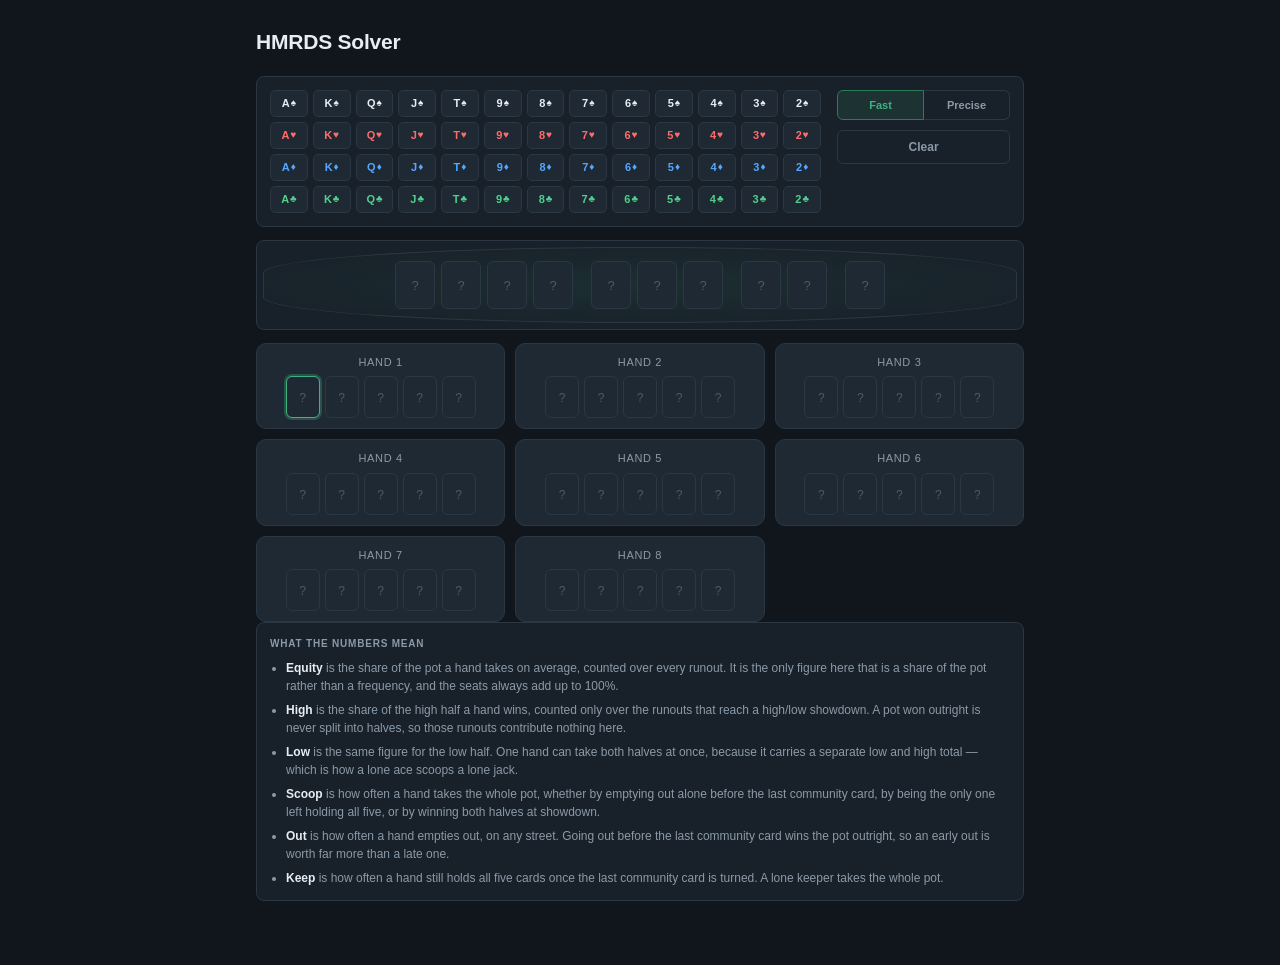
==== Hemorrhoids/web/static/index.html @ 2e8a7813 "List a pair as two cards, and put the speed control back A finished hand was read off the rank mask," ====
<!DOCTYPE html>
<html lang="en">
<head>
<meta charset="utf-8">
<meta name="viewport" content="width=device-width, initial-scale=1">
<title>HMRDS Solver</title>
<link rel="stylesheet" href="style.css">
</head>
<body>
<main>
  <header>
    <h1>HMRDS Solver</h1>
  </header>

  <section class="panel deck-panel">
    <div id="deck" class="deck"></div>
    <div class="side">
      <div id="speed" class="speed" role="group" aria-label="Solver speed">
        <button type="button" class="seg on" data-speed="fast">Fast</button>
        <button type="button" class="seg" data-speed="precise">Precise</button>
      </div>
      <button id="clear" type="button" class="ghost">Clear</button>
      <!-- Holds the column at the width of the longest line it can ever show,
           so a shorter status never resizes the deck beside it. -->
      <span class="status-sizer" aria-hidden="true">250,000 simulations in 10.123 seconds</span>
      <p id="status" class="status"></p>
    </div>
  </section>

  <section class="panel board-panel">
    <div class="felt"></div>
    <div id="board" class="board"></div>
  </section>

  <section id="players" class="players"></section>

  <section class="panel glossary">
    <h2>What the numbers mean</h2>
    <ul>
      <li><b>Equity</b> is the share of the pot a hand takes on average, counted
        over every runout. It is the only figure here that is a share of the pot
        rather than a frequency, and the seats always add up to 100%.</li>
      <li><b>High</b> is the share of the high half a hand wins, counted only
        over the runouts that reach a high/low showdown. A pot won outright is
        never split into halves, so those runouts contribute nothing here.</li>
      <li><b>Low</b> is the same figure for the low half. One hand can take both
        halves at once, because it carries a separate low and high total &mdash;
        which is how a lone ace scoops a lone jack.</li>
      <li><b>Scoop</b> is how often a hand takes the whole pot, whether by
        emptying out alone before the last community card, by being the only one
        left holding all five, or by winning both halves at showdown.</li>
      <li><b>Out</b> is how often a hand empties out, on any street. Going out
        before the last community card wins the pot outright, so an early out is
        worth far more than a late one.</li>
      <li><b>Keep</b> is how often a hand still holds all five cards once the
        last community card is turned. A lone keeper takes the whole pot.</li>
    </ul>
  </section>
</main>
<script src="app.js"></script>
</body>
</html>
---- Hemorrhoids/web/static/style.css ----
:root {
  --bg: #10161c;
  --panel: #182029;
  --panel-2: #1f2933;
  --line: #2b3742;
  --text: #e6edf3;
  --muted: #8b9aa8;
  --accent: #3fb27f;
  --accent-dim: #2c7a58;
  --bad: #e05252;
  --spade: #e6edf3;
  --heart: #ff6b6b;
  --diamond: #57a6ff;
  --club: #4fd18b;
  --font: Helvetica, "Helvetica Neue", Arial, sans-serif;
}

* { box-sizing: border-box; }

body {
  margin: 0;
  padding: 26px 16px 51px;
  background: var(--bg);
  color: var(--text);
  font: 12px/1.5 var(--font);
}

main { max-width: 768px; margin: 0 auto; }

header { margin-bottom: 18px; }
h1 { margin: 0; font-size: 21px; letter-spacing: -0.01em; }

.panel {
  background: var(--panel);
  border: 1px solid var(--line);
  border-radius: 8px;
  padding: 13px;
  margin-bottom: 13px;
}

/* Card slots. Hand sized here; the board overrides just below. */
.card {
  width: 34px; height: 42px;
  background: var(--panel-2);
  border: 1px solid var(--line);
  border-radius: 6px;
  color: var(--text);
  font: 600 14px/1 var(--font);
  text-align: center;
  padding: 0;
  cursor: pointer;
  caret-color: transparent;
}
.card::placeholder { color: #4b5a68; font-weight: 400; font-size: 12px; }
.card:focus { outline: none; }
/* The slot the next deck click deals into. */
.card.active { border-color: var(--accent); box-shadow: 0 0 0 2px rgba(63, 178, 127, 0.3); }
.card.invalid { border-color: var(--bad); box-shadow: 0 0 0 2px rgba(224, 82, 82, 0.2); }
/* The board has matched this rank, so the card is lying face up. */
.card.discarded { opacity: 0.4; text-decoration: line-through; border-style: dashed; }
.card.suit-s { color: var(--spade); }
.card.suit-h { color: var(--heart); }
.card.suit-d { color: var(--diamond); }
.card.suit-c { color: var(--club); }

/* The board, with the four streets standing off from one another */
.board-panel { position: relative; display: flex; justify-content: center; padding: 20px 13px; }
.felt {
  position: absolute; inset: 6px;
  border-radius: 50% / 34%;
  border: 1px solid var(--line);
  background: radial-gradient(ellipse at center, rgba(63, 178, 127, 0.10), rgba(63, 178, 127, 0.02) 72%, transparent);
}
.board {
  position: relative;
  display: flex; gap: 6px;
  flex-wrap: wrap; justify-content: center;
}
.board .card { width: 40px; height: 48px; font-size: 16px; }
.board .card::placeholder { font-size: 13px; }
.slot { display: flex; }
.board .slot.street { margin-left: 12px; }

/* Seats. Five cards plus a discard note will not fit a ring, so they lay out
   as a grid that reflows on its own. */
.players {
  display: grid;
  grid-template-columns: repeat(auto-fit, minmax(205px, 1fr));
  gap: 10px;
}
.player {
  display: flex;
  flex-direction: column;
  align-items: center;
  gap: 6px;
  padding: 10px 8px;
  border-radius: 10px;
  border: 1px solid var(--line);
  background: var(--panel-2);
  min-width: 0;
}
.player.leader { border-color: var(--accent-dim); background: rgba(63, 178, 127, 0.07); }
.seat { color: var(--muted); font-size: 11px; text-transform: uppercase; letter-spacing: 0.06em; }
.holecards { display: flex; gap: 5px; }
.note { color: var(--muted); font-size: 10px; }
.note:empty { display: none; }

.result { width: 100%; text-align: center; }
.result.empty { display: none; }
.equity-pct { font-size: 18px; font-weight: 600; font-variant-numeric: tabular-nums; }
/* One line each, so a seat never grows into the one beside it. */
.breakdown {
  color: var(--muted); font-size: 11px; font-variant-numeric: tabular-nums;
  white-space: nowrap; overflow: hidden; text-overflow: ellipsis;
}
.bar { height: 5px; border-radius: 3px; background: var(--panel); margin: 5px 0 4px; overflow: hidden; }
.bar > span { display: block; height: 100%; background: var(--accent); border-radius: 3px; }

/* Deck */
.deck-panel { display: flex; align-items: flex-start; gap: 16px; }
.side { flex: 0 0 auto; display: flex; flex-direction: column; gap: 10px; }
.status-sizer {
  display: block; height: 0; overflow: hidden; visibility: hidden;
  white-space: nowrap; font-size: 10px;
}
.deck {
  flex: 1 1 auto;
  display: grid;
  grid-template-columns: repeat(13, minmax(0, 1fr));
  gap: 5px;
  max-width: 624px;
}
.deck-card {
  display: flex; align-items: center; justify-content: center; gap: 1px;
  background: var(--panel-2);
  border: 1px solid var(--line);
  border-radius: 5px;
  color: var(--text);
  font: 600 11px/1 var(--font);
  padding: 7px 0;
  cursor: pointer;
}
.deck-card:hover { background: #26323d; border-color: var(--accent); }
.deck-card.used { opacity: 0.28; }
.deck-card.suit-s { color: var(--spade); }
.deck-card.suit-h { color: var(--heart); }
.deck-card.suit-d { color: var(--diamond); }
.deck-card.suit-c { color: var(--club); }
.pip { font-size: 10px; }

/* Controls */
button {
  background: var(--accent); color: #06110b; border: 0; border-radius: 6px;
  padding: 9px 18px; font-size: 12px; font-weight: 600; cursor: pointer;
  font-family: var(--font);
}
button:hover { background: #4ac68e; }
button.ghost { background: transparent; color: var(--muted); border: 1px solid var(--line); }
button.ghost:hover { background: var(--panel-2); color: var(--text); }

/* Two halves of one control, so they read as a pair rather than two buttons
   that happen to sit together. */
.speed { display: flex; }
.seg {
  flex: 1 1 0;
  background: transparent; color: var(--muted);
  border: 1px solid var(--line);
  border-radius: 0;
  padding: 8px 12px; font-size: 11px; font-weight: 600;
}
.seg:first-child { border-radius: 6px 0 0 6px; }
.seg:last-child { border-radius: 0 6px 6px 0; border-left: 0; }
.seg:hover { background: var(--panel-2); color: var(--text); }
.seg.on {
  background: rgba(63, 178, 127, 0.12);
  border-color: var(--accent-dim);
  color: var(--accent);
}

.status { margin: 0; color: var(--muted); font-size: 10px; min-height: 16px; }
.status.error { color: var(--bad); }

.glossary h2 {
  margin: 0 0 8px; font-size: 10px; font-weight: 600;
  text-transform: uppercase; letter-spacing: 0.08em; color: var(--muted);
}
.glossary ul { margin: 0; padding-left: 16px; }
.glossary li { color: var(--muted); margin-bottom: 6px; max-width: 62em; }
.glossary li:last-child { margin-bottom: 0; }
.glossary b { color: var(--text); font-weight: 600; }

@media (max-width: 940px) {
  .deck-panel { flex-direction: column; }
  /* Column flex, so flex-grow works on the vertical axis: the deck has to be
     told to fill the width outright. */
  .deck { max-width: none; width: 100%; }
  .side { flex-direction: row; align-items: center; width: 100%; }
  .speed { flex: 0 0 auto; }
  .seg { flex: 0 0 auto; }
  .status-sizer { display: none; }
}

@media (max-width: 620px) {
  .deck { gap: 4px; }
  .deck-card { font-size: 10px; padding: 6px 0; }
  .pip { font-size: 9px; }
  .board .card { width: 34px; height: 42px; font-size: 14px; }
  .board .slot.street { margin-left: 8px; }
}
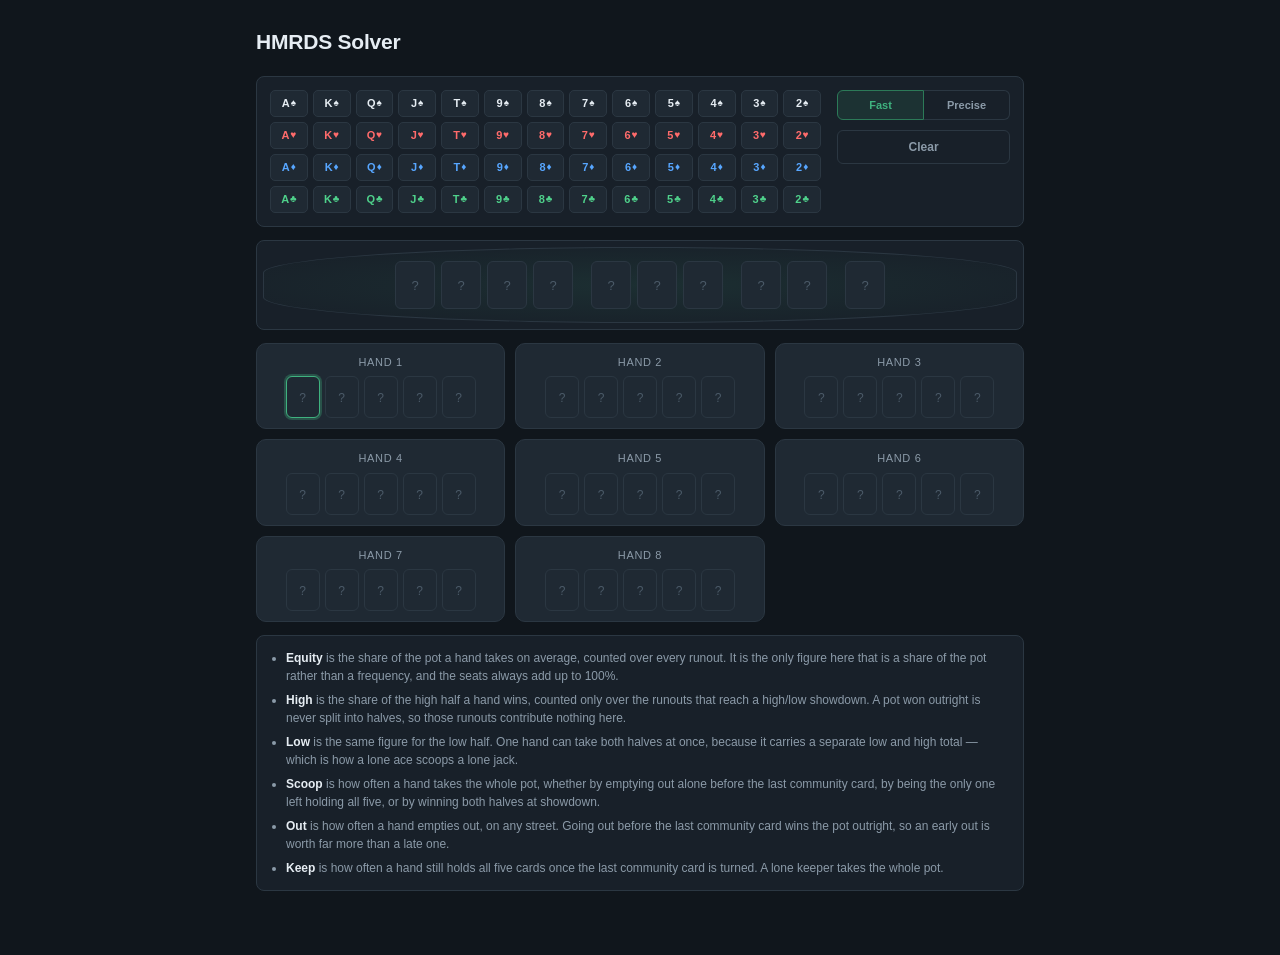
==== commit 2a8aea3c: "Let Fast walk the cheap tables, and let the legend breathe Fast asked for monte-carlo outright, so a" ====
--- a/Hemorrhoids/web/static/index.html
+++ b/Hemorrhoids/web/static/index.html
@@ -1,62 +1,61 @@
-<!DOCTYPE html>
-<html lang="en">
-<head>
-<meta charset="utf-8">
-<meta name="viewport" content="width=device-width, initial-scale=1">
-<title>HMRDS Solver</title>
-<link rel="stylesheet" href="style.css">
-</head>
-<body>
-<main>
-  <header>
-    <h1>HMRDS Solver</h1>
-  </header>
-
-  <section class="panel deck-panel">
-    <div id="deck" class="deck"></div>
-    <div class="side">
-      <div id="speed" class="speed" role="group" aria-label="Solver speed">
-        <button type="button" class="seg on" data-speed="fast">Fast</button>
-        <button type="button" class="seg" data-speed="precise">Precise</button>
-      </div>
-      <button id="clear" type="button" class="ghost">Clear</button>
-      <!-- Holds the column at the width of the longest line it can ever show,
-           so a shorter status never resizes the deck beside it. -->
-      <span class="status-sizer" aria-hidden="true">250,000 simulations in 10.123 seconds</span>
-      <p id="status" class="status"></p>
-    </div>
-  </section>
-
-  <section class="panel board-panel">
-    <div class="felt"></div>
-    <div id="board" class="board"></div>
-  </section>
-
-  <section id="players" class="players"></section>
-
-  <section class="panel glossary">
-    <h2>What the numbers mean</h2>
-    <ul>
-      <li><b>Equity</b> is the share of the pot a hand takes on average, counted
-        over every runout. It is the only figure here that is a share of the pot
-        rather than a frequency, and the seats always add up to 100%.</li>
-      <li><b>High</b> is the share of the high half a hand wins, counted only
-        over the runouts that reach a high/low showdown. A pot won outright is
-        never split into halves, so those runouts contribute nothing here.</li>
-      <li><b>Low</b> is the same figure for the low half. One hand can take both
-        halves at once, because it carries a separate low and high total &mdash;
-        which is how a lone ace scoops a lone jack.</li>
-      <li><b>Scoop</b> is how often a hand takes the whole pot, whether by
-        emptying out alone before the last community card, by being the only one
-        left holding all five, or by winning both halves at showdown.</li>
-      <li><b>Out</b> is how often a hand empties out, on any street. Going out
-        before the last community card wins the pot outright, so an early out is
-        worth far more than a late one.</li>
-      <li><b>Keep</b> is how often a hand still holds all five cards once the
-        last community card is turned. A lone keeper takes the whole pot.</li>
-    </ul>
-  </section>
-</main>
-<script src="app.js"></script>
-</body>
-</html>
+<!DOCTYPE html>
+<html lang="en">
+<head>
+<meta charset="utf-8">
+<meta name="viewport" content="width=device-width, initial-scale=1">
+<title>HMRDS Solver</title>
+<link rel="stylesheet" href="style.css">
+</head>
+<body>
+<main>
+  <header>
+    <h1>HMRDS Solver</h1>
+  </header>
+
+  <section class="panel deck-panel">
+    <div id="deck" class="deck"></div>
+    <div class="side">
+      <div id="speed" class="speed" role="group" aria-label="Solver speed">
+        <button type="button" class="seg on" data-speed="fast">Fast</button>
+        <button type="button" class="seg" data-speed="precise">Precise</button>
+      </div>
+      <button id="clear" type="button" class="ghost">Clear</button>
+      <!-- Holds the column at the width of the longest line it can ever show,
+           so a shorter status never resizes the deck beside it. -->
+      <span class="status-sizer" aria-hidden="true">250,000 simulations in 10.123 seconds</span>
+      <p id="status" class="status"></p>
+    </div>
+  </section>
+
+  <section class="panel board-panel">
+    <div class="felt"></div>
+    <div id="board" class="board"></div>
+  </section>
+
+  <section id="players" class="players"></section>
+
+  <section class="panel glossary">
+    <ul>
+      <li><b>Equity</b> is the share of the pot a hand takes on average, counted
+        over every runout. It is the only figure here that is a share of the pot
+        rather than a frequency, and the seats always add up to 100%.</li>
+      <li><b>High</b> is the share of the high half a hand wins, counted only
+        over the runouts that reach a high/low showdown. A pot won outright is
+        never split into halves, so those runouts contribute nothing here.</li>
+      <li><b>Low</b> is the same figure for the low half. One hand can take both
+        halves at once, because it carries a separate low and high total &mdash;
+        which is how a lone ace scoops a lone jack.</li>
+      <li><b>Scoop</b> is how often a hand takes the whole pot, whether by
+        emptying out alone before the last community card, by being the only one
+        left holding all five, or by winning both halves at showdown.</li>
+      <li><b>Out</b> is how often a hand empties out, on any street. Going out
+        before the last community card wins the pot outright, so an early out is
+        worth far more than a late one.</li>
+      <li><b>Keep</b> is how often a hand still holds all five cards once the
+        last community card is turned. A lone keeper takes the whole pot.</li>
+    </ul>
+  </section>
+</main>
+<script src="app.js"></script>
+</body>
+</html>
--- a/Hemorrhoids/web/static/style.css
+++ b/Hemorrhoids/web/static/style.css
@@ -180,10 +180,10 @@
 .status { margin: 0; color: var(--muted); font-size: 10px; min-height: 16px; }
 .status.error { color: var(--bad); }
 
-.glossary h2 {
-  margin: 0 0 8px; font-size: 10px; font-weight: 600;
-  text-transform: uppercase; letter-spacing: 0.08em; color: var(--muted);
-}
+/* The seats are a bare grid rather than a panel, so they carry no margin of
+   their own; this is what sets the legend the same distance off them as the
+   panels above are set off each other. */
+.glossary { margin-top: 13px; }
 .glossary ul { margin: 0; padding-left: 16px; }
 .glossary li { color: var(--muted); margin-bottom: 6px; max-width: 62em; }
 .glossary li:last-child { margin-bottom: 0; }
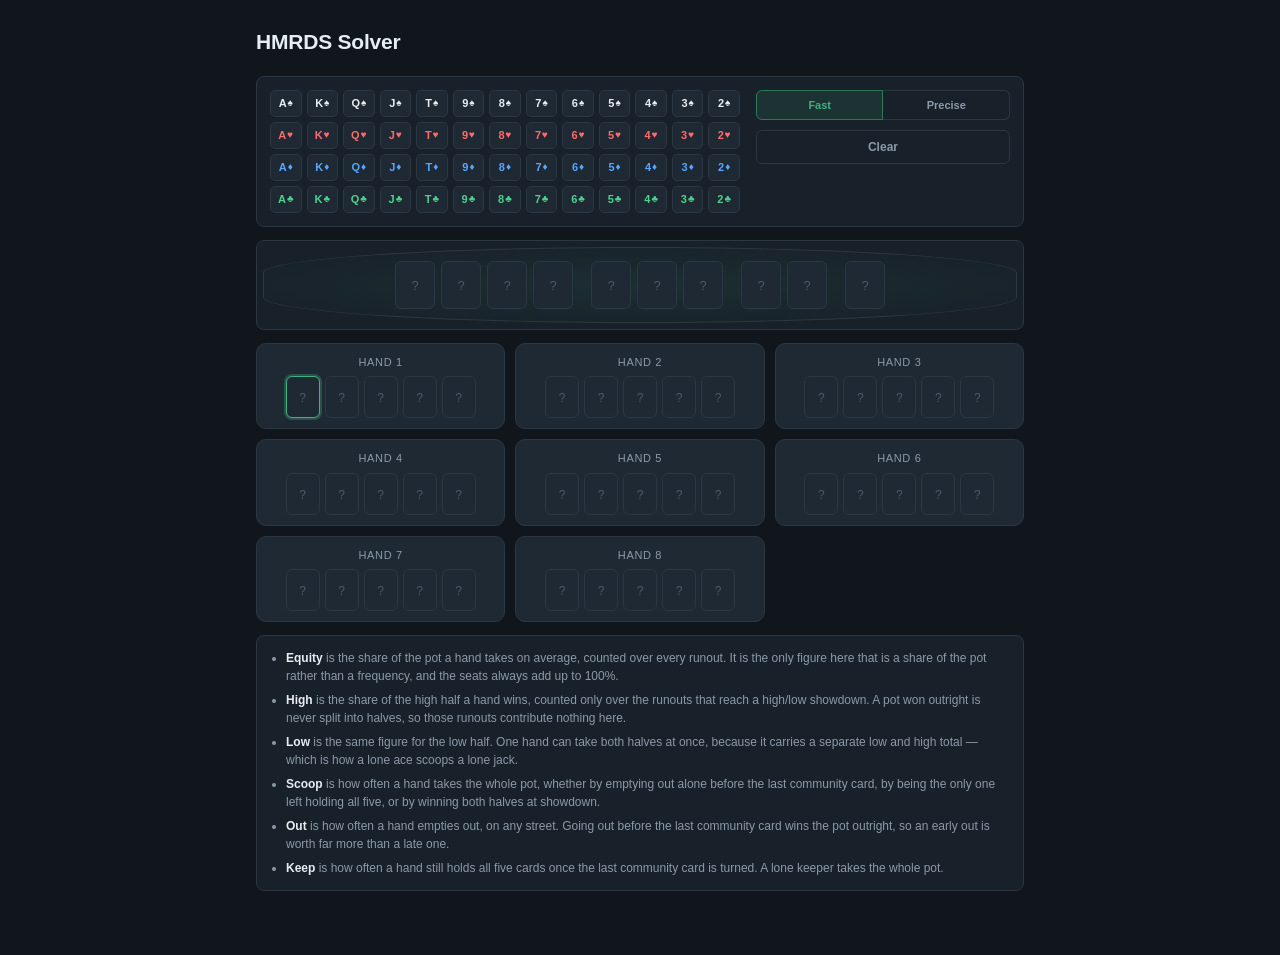
==== commit baf738c2: "Sample four times as hard when Precise cannot walk The exact walk cannot deal cards nobody has named" ====
--- a/Hemorrhoids/web/static/index.html
+++ b/Hemorrhoids/web/static/index.html
@@ -22,7 +22,7 @@
       <button id="clear" type="button" class="ghost">Clear</button>
       <!-- Holds the column at the width of the longest line it can ever show,
            so a shorter status never resizes the deck beside it. -->
-      <span class="status-sizer" aria-hidden="true">250,000 simulations in 10.123 seconds</span>
+      <span class="status-sizer" aria-hidden="true">unknown cards, 1,000,000 simulations in 10.123 seconds</span>
       <p id="status" class="status"></p>
     </div>
   </section>
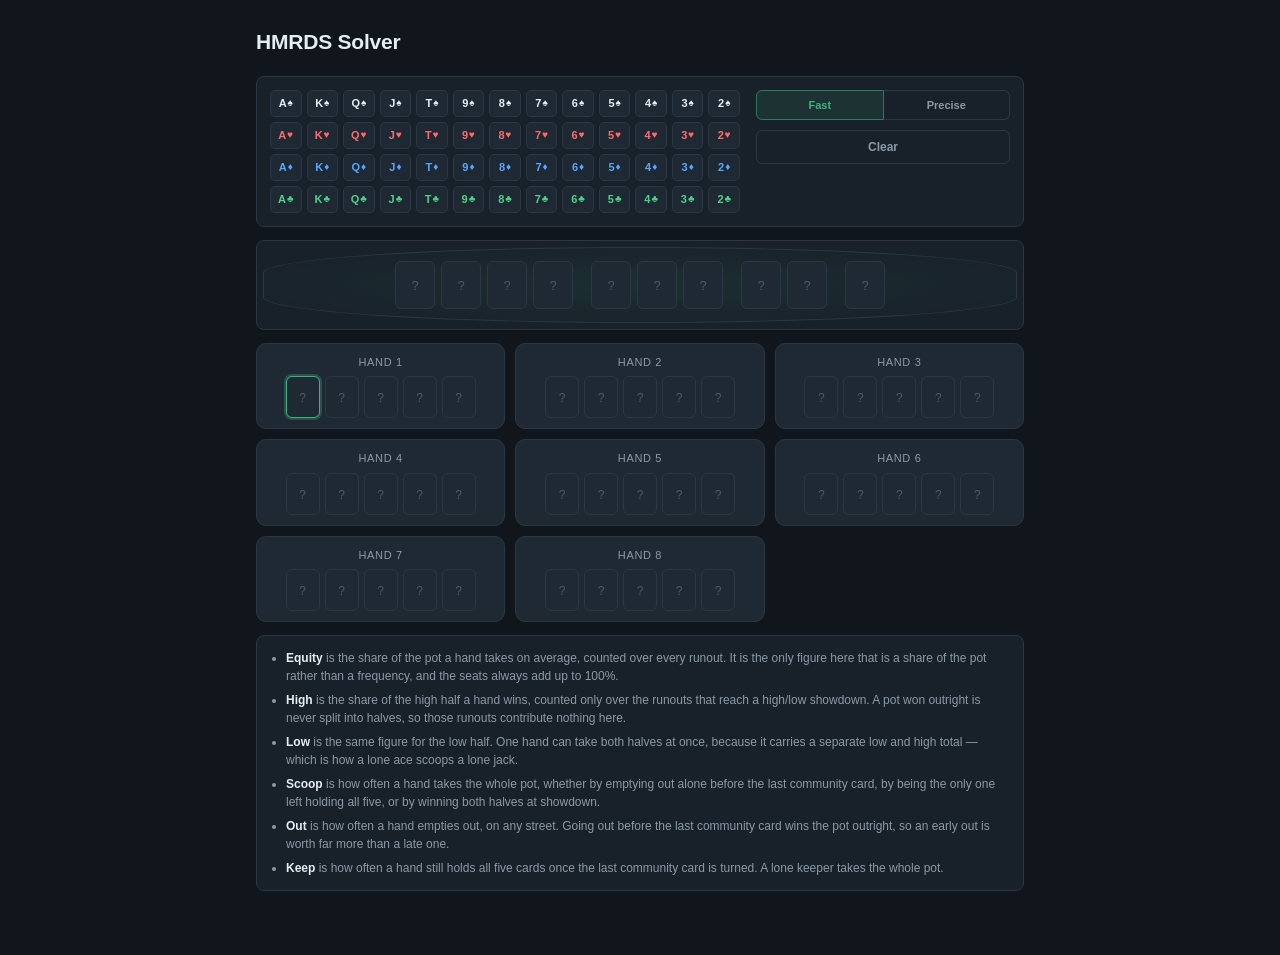
==== commit 79d5c455: "Pin the deck and the column beside it The status line set the width of the column it sat in, and the" ====
--- a/Hemorrhoids/web/static/index.html
+++ b/Hemorrhoids/web/static/index.html
@@ -20,9 +20,6 @@
         <button type="button" class="seg" data-speed="precise">Precise</button>
       </div>
       <button id="clear" type="button" class="ghost">Clear</button>
-      <!-- Holds the column at the width of the longest line it can ever show,
-           so a shorter status never resizes the deck beside it. -->
-      <span class="status-sizer" aria-hidden="true">unknown cards, 1,000,000 simulations in 10.123 seconds</span>
       <p id="status" class="status"></p>
     </div>
   </section>
--- a/Hemorrhoids/web/static/style.css
+++ b/Hemorrhoids/web/static/style.css
@@ -118,17 +118,18 @@
 
 /* Deck */
 .deck-panel { display: flex; align-items: flex-start; gap: 16px; }
-.side { flex: 0 0 auto; display: flex; flex-direction: column; gap: 10px; }
-.status-sizer {
-  display: block; height: 0; overflow: hidden; visibility: hidden;
-  white-space: nowrap; font-size: 10px;
-}
+
+/* 470 + 16 + 254 is the panel's inner width. Both columns are pinned, so a
+   longer status line wraps inside its own column instead of widening it and
+   shuffling the deck along -- `flex: none` rather than a basis, because the
+   panel turns into a column below and a basis would set heights there. */
+.side { flex: none; width: 254px; display: flex; flex-direction: column; gap: 10px; }
 .deck {
-  flex: 1 1 auto;
+  flex: none;
+  width: 470px;
   display: grid;
   grid-template-columns: repeat(13, minmax(0, 1fr));
   gap: 5px;
-  max-width: 624px;
 }
 .deck-card {
   display: flex; align-items: center; justify-content: center; gap: 1px;
@@ -193,11 +194,10 @@
   .deck-panel { flex-direction: column; }
   /* Column flex, so flex-grow works on the vertical axis: the deck has to be
      told to fill the width outright. */
-  .deck { max-width: none; width: 100%; }
+  .deck { width: 100%; }
   .side { flex-direction: row; align-items: center; width: 100%; }
   .speed { flex: 0 0 auto; }
   .seg { flex: 0 0 auto; }
-  .status-sizer { display: none; }
 }
 
 @media (max-width: 620px) {
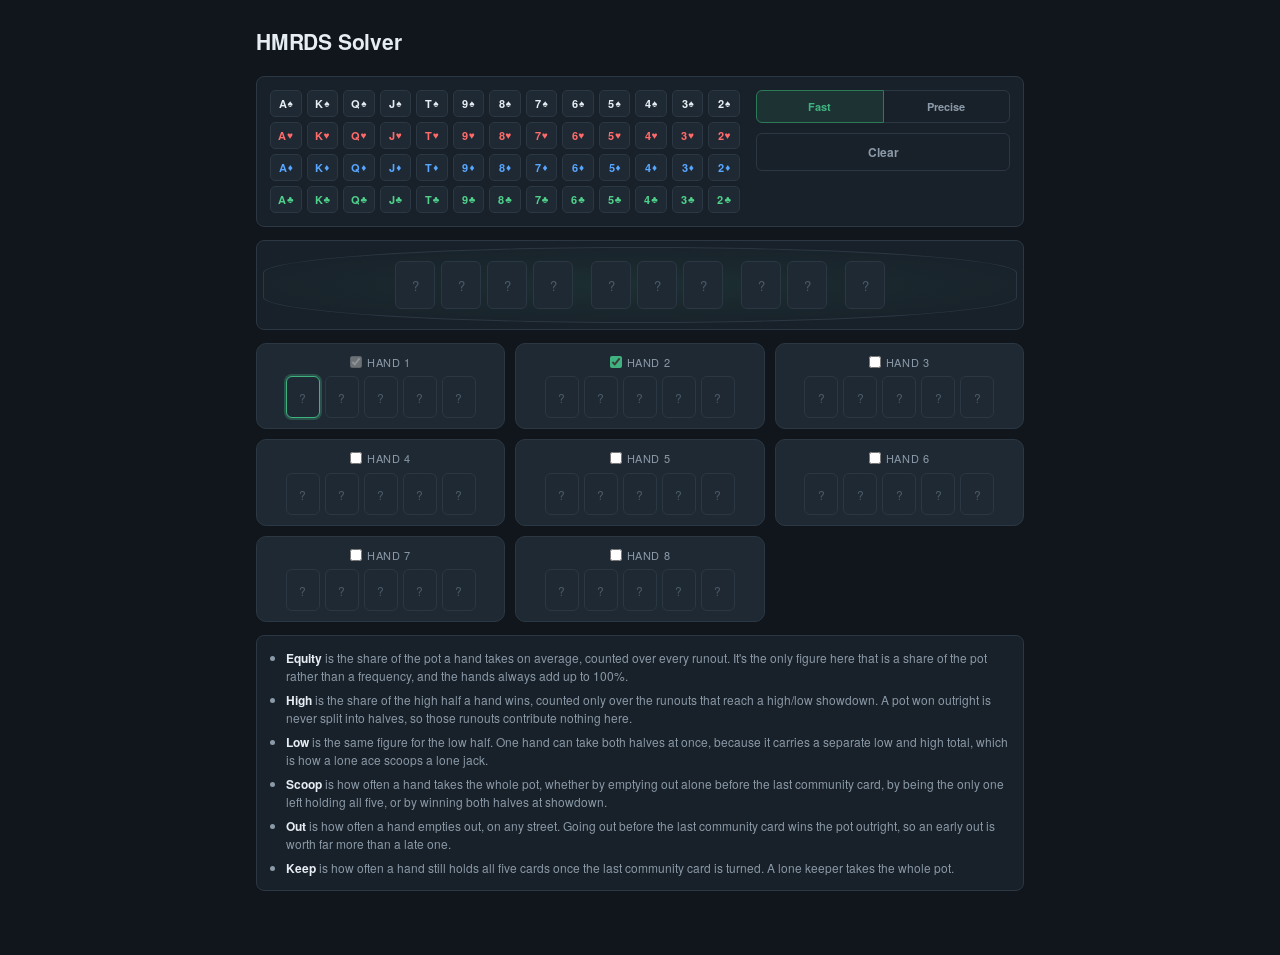
==== commit 266d8c3b: "Ship the typeface rather than asking for it Naming Helvetica in a font stack does nothing on a machi" ====
--- a/Hemorrhoids/web/static/index.html
+++ b/Hemorrhoids/web/static/index.html
@@ -4,6 +4,7 @@
 <meta charset="utf-8">
 <meta name="viewport" content="width=device-width, initial-scale=1">
 <title>HMRDS Solver</title>
+<link rel="icon" href="favicon.svg" type="image/svg+xml">
 <link rel="stylesheet" href="style.css">
 </head>
 <body>
@@ -34,13 +35,13 @@
   <section class="panel glossary">
     <ul>
       <li><b>Equity</b> is the share of the pot a hand takes on average, counted
-        over every runout. It is the only figure here that is a share of the pot
-        rather than a frequency, and the seats always add up to 100%.</li>
+        over every runout. It's the only figure here that is a share of the pot
+        rather than a frequency, and the hands always add up to 100%.</li>
       <li><b>High</b> is the share of the high half a hand wins, counted only
         over the runouts that reach a high/low showdown. A pot won outright is
         never split into halves, so those runouts contribute nothing here.</li>
       <li><b>Low</b> is the same figure for the low half. One hand can take both
-        halves at once, because it carries a separate low and high total &mdash;
+        halves at once, because it carries a separate low and high total,
         which is how a lone ace scoops a lone jack.</li>
       <li><b>Scoop</b> is how often a hand takes the whole pot, whether by
         emptying out alone before the last community card, by being the only one
--- a/Hemorrhoids/web/static/style.css
+++ b/Hemorrhoids/web/static/style.css
@@ -1,3 +1,25 @@
+/* TeX Gyre Heros, a Helvetica built from URW's Nimbus Sans and released under
+   the GUST Font License (fonts/GUST-FONT-LICENSE.txt). Naming Helvetica in a
+   font stack is not enough: Windows does not ship it, so the stack fell through
+   to Arial, whose a, t, C and R are drawn differently. Shipping the font is the
+   only way the page looks the same on every machine. */
+@font-face {
+  font-family: "TeX Gyre Heros";
+  src: url("fonts/texgyreheros-regular.woff2") format("woff2");
+  font-weight: 400;
+  font-style: normal;
+  font-display: swap;
+}
+@font-face {
+  font-family: "TeX Gyre Heros";
+  src: url("fonts/texgyreheros-bold.woff2") format("woff2");
+  /* The page asks for 600 in places; spanning the range stops the browser
+     smearing a synthetic bold over the real one. */
+  font-weight: 600 700;
+  font-style: normal;
+  font-display: swap;
+}
+
 :root {
   --bg: #10161c;
   --panel: #182029;
@@ -12,7 +34,7 @@
   --heart: #ff6b6b;
   --diamond: #57a6ff;
   --club: #4fd18b;
-  --font: Helvetica, "Helvetica Neue", Arial, sans-serif;
+  --font: "TeX Gyre Heros", Helvetica, "Helvetica Neue", Arial, sans-serif;
 }
 
 * { box-sizing: border-box; }
@@ -100,7 +122,19 @@
   min-width: 0;
 }
 .player.leader { border-color: var(--accent-dim); background: rgba(63, 178, 127, 0.07); }
-.seat { color: var(--muted); font-size: 11px; text-transform: uppercase; letter-spacing: 0.06em; }
+.seat {
+  display: flex; align-items: center; gap: 5px;
+  color: var(--muted); font-size: 11px; text-transform: uppercase;
+  letter-spacing: 0.06em; cursor: pointer;
+}
+.seat input { width: 12px; height: 12px; margin: 0; accent-color: var(--accent); cursor: pointer; }
+/* Seat 1 is whoever is asking, so its box is fixed on rather than absent --
+   an empty gap there would read as a seat you had forgotten to check. */
+.seat input:disabled { cursor: default; opacity: 0.6; }
+
+/* Out of the pot. The header stays legible so it can be checked back in; only
+   what it is holding fades, since none of it counts. */
+.player.out .holecards, .player.out .note { opacity: 0.3; }
 .holecards { display: flex; gap: 5px; }
 .note { color: var(--muted); font-size: 10px; }
 .note:empty { display: none; }
@@ -170,12 +204,17 @@
   padding: 8px 12px; font-size: 11px; font-weight: 600;
 }
 .seg:first-child { border-radius: 6px 0 0 6px; }
-.seg:last-child { border-radius: 0 6px 6px 0; border-left: 0; }
+/* Overlapped by a pixel rather than one of them going without a left border:
+   that way whichever is lit draws the divider, instead of it vanishing when
+   the half that owned it was not the half selected. */
+.seg:last-child { border-radius: 0 6px 6px 0; margin-left: -1px; }
 .seg:hover { background: var(--panel-2); color: var(--text); }
 .seg.on {
   background: rgba(63, 178, 127, 0.12);
   border-color: var(--accent-dim);
   color: var(--accent);
+  position: relative;  /* over its neighbour, so its border is the one that shows */
+  z-index: 1;
 }
 
 .status { margin: 0; color: var(--muted); font-size: 10px; min-height: 16px; }
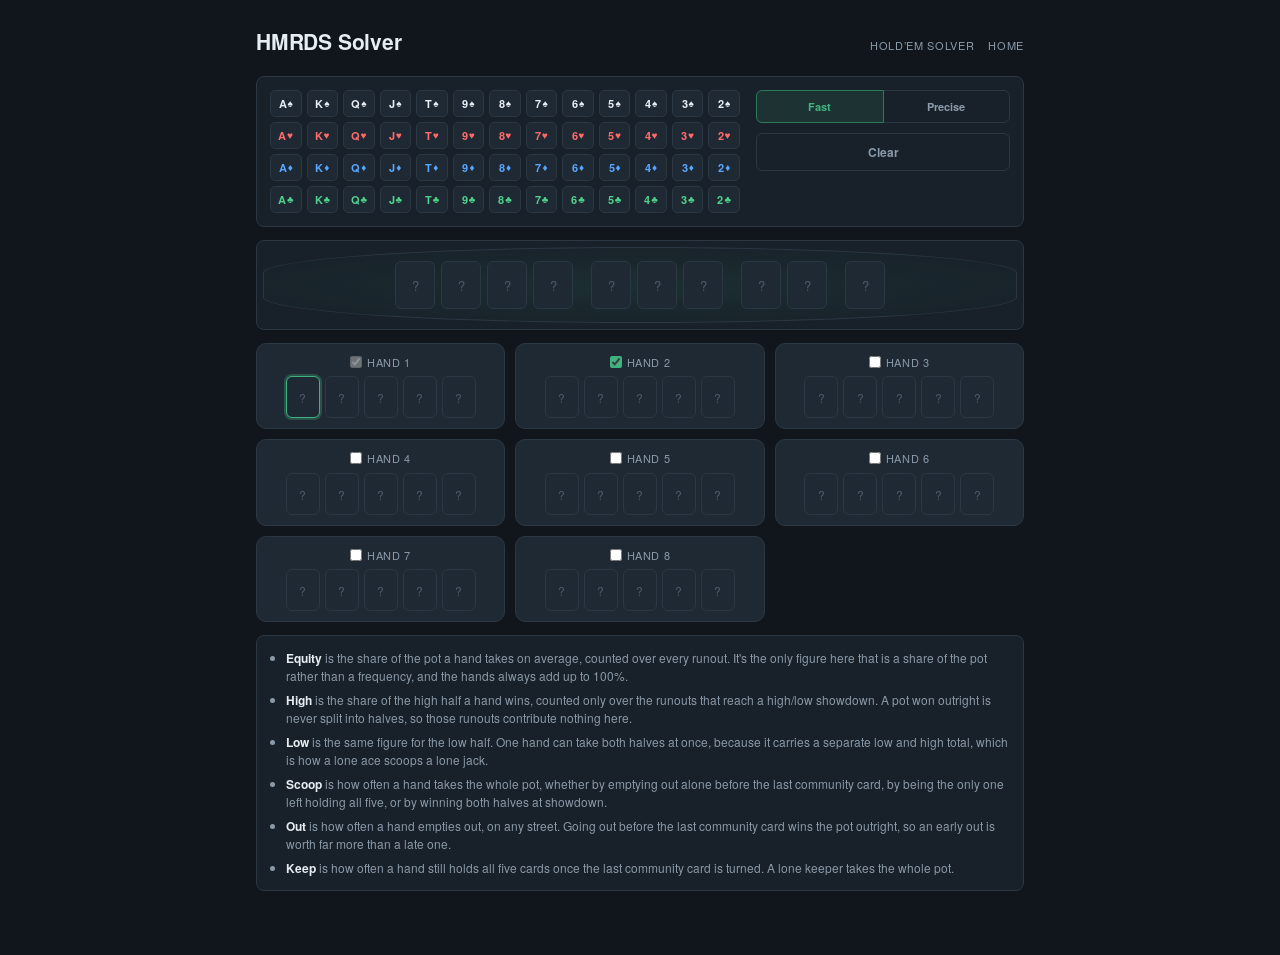
==== commit 0e2c5333: "Give Hold'em the same typeface, and a way between the two Hold'em was still asking for Helvetica and" ====
--- a/Hemorrhoids/web/static/index.html
+++ b/Hemorrhoids/web/static/index.html
@@ -11,6 +11,10 @@
 <main>
   <header>
     <h1>HMRDS Solver</h1>
+    <nav class="elsewhere">
+      <a href="/holdem/">Hold&rsquo;em solver</a>
+      <a href="/">Home</a>
+    </nav>
   </header>
 
   <section class="panel deck-panel">
--- a/Hemorrhoids/web/static/style.css
+++ b/Hemorrhoids/web/static/style.css
@@ -49,7 +49,20 @@
 
 main { max-width: 768px; margin: 0 auto; }
 
-header { margin-bottom: 18px; }
+header {
+  display: flex; align-items: baseline;
+  justify-content: space-between; gap: 16px;
+  margin-bottom: 18px;
+}
+/* The other solver and the way back, sitting out at the end of the title line
+   so they stay clear of the table below. */
+.elsewhere { display: flex; gap: 14px; flex-shrink: 0; }
+.elsewhere a {
+  color: var(--muted); font-size: 11px; text-decoration: none;
+  text-transform: uppercase; letter-spacing: 0.06em;
+}
+.elsewhere a:hover { color: var(--accent); }
+
 h1 { margin: 0; font-size: 21px; letter-spacing: -0.01em; }
 
 .panel {
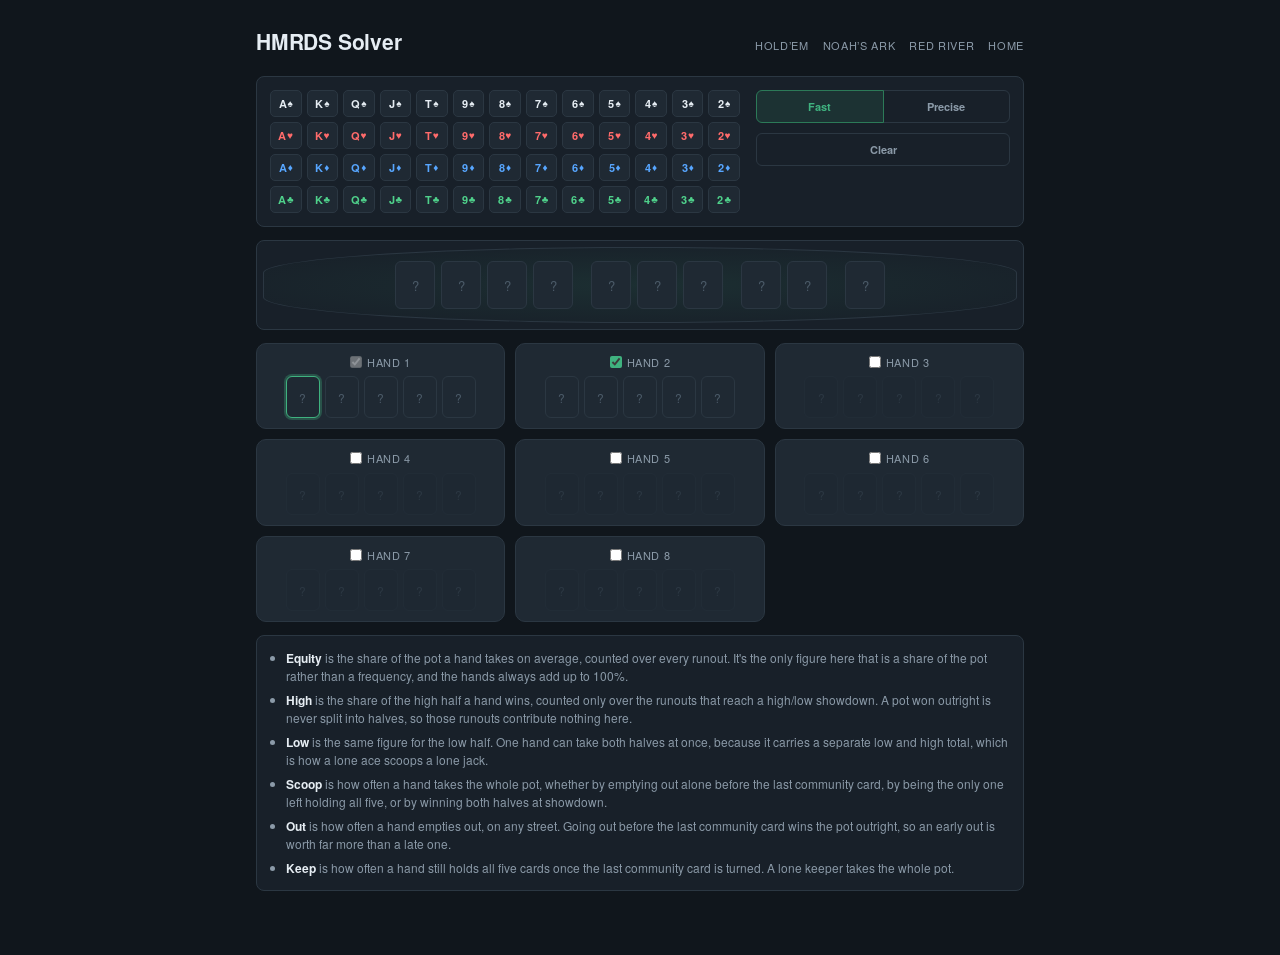
==== commit c49723c8: "Add Noah's Ark and Red River, and say what each hand becomes Two more variants, both Hold'em with a " ====
--- a/Hemorrhoids/web/static/index.html
+++ b/Hemorrhoids/web/static/index.html
@@ -12,7 +12,9 @@
   <header>
     <h1>HMRDS Solver</h1>
     <nav class="elsewhere">
-      <a href="/holdem/">Hold&rsquo;em solver</a>
+      <a href="/holdem/">Hold&rsquo;em</a>
+      <a href="/noah/">Noah&rsquo;s Ark</a>
+      <a href="/redriver/">Red River</a>
       <a href="/">Home</a>
     </nav>
   </header>
--- a/Hemorrhoids/web/static/style.css
+++ b/Hemorrhoids/web/static/style.css
@@ -56,7 +56,8 @@
 }
 /* The other solver and the way back, sitting out at the end of the title line
    so they stay clear of the table below. */
-.elsewhere { display: flex; gap: 14px; flex-shrink: 0; }
+.elsewhere { display: flex; flex-wrap: wrap; gap: 10px 14px;
+  justify-content: flex-end; }
 .elsewhere a {
   color: var(--muted); font-size: 11px; text-decoration: none;
   text-transform: uppercase; letter-spacing: 0.06em;
@@ -222,6 +223,10 @@
    the half that owned it was not the half selected. */
 .seg:last-child { border-radius: 0 6px 6px 0; margin-left: -1px; }
 .seg:hover { background: var(--panel-2); color: var(--text); }
+/* Clear sits directly under the pair, so it is built to the same metrics --
+   otherwise the two controls stack at different heights and the column looks
+   assembled from spare parts. */
+#clear { padding: 8px 12px; font-size: 11px; }
 .seg.on {
   background: rgba(63, 178, 127, 0.12);
   border-color: var(--accent-dim);
@@ -259,3 +264,35 @@
   .board .card { width: 34px; height: 42px; font-size: 14px; }
   .board .slot.street { margin-left: 8px; }
 }
+
+/* Phone width. A seat holds five cards, so at the sizes above only one column
+   of them fits and the table runs on for eight screens. Everything the seat is
+   built from comes down together -- cards, gaps, padding -- until two columns
+   fit side by side, which is what the grid is asked for here. */
+@media (max-width: 620px) {
+  .players { grid-template-columns: repeat(auto-fit, minmax(150px, 1fr)); gap: 8px; }
+  .player { padding: 8px 6px; gap: 5px; }
+  .card { width: 26px; height: 33px; font-size: 12px; border-radius: 5px; }
+  .holecards { gap: 4px; }
+  .seat { font-size: 10px; gap: 4px; }
+  .seat input { width: 11px; height: 11px; }
+  .equity-pct { font-size: 15px; }
+  .breakdown { font-size: 10px; }
+  .note { font-size: 9px; }
+
+  /* The board keeps a size of its own: it is one row of ten, not five, so it
+     is the page width that sets it rather than the seat beside it. */
+  .board-panel { padding: 14px 8px; }
+  .board { gap: 4px; }
+  .board .card { width: 28px; height: 35px; font-size: 12px; }
+  .board .slot.street { margin-left: 6px; }
+}
+
+@media (max-width: 400px) {
+  body { padding: 20px 10px 40px; }
+  .deck { gap: 3px; }
+  .deck-card { font-size: 9px; padding: 5px 0; }
+  .pip { font-size: 8px; }
+  .board .card { width: 25px; height: 31px; font-size: 11px; }
+  .card { width: 24px; height: 30px; font-size: 11px; }
+}
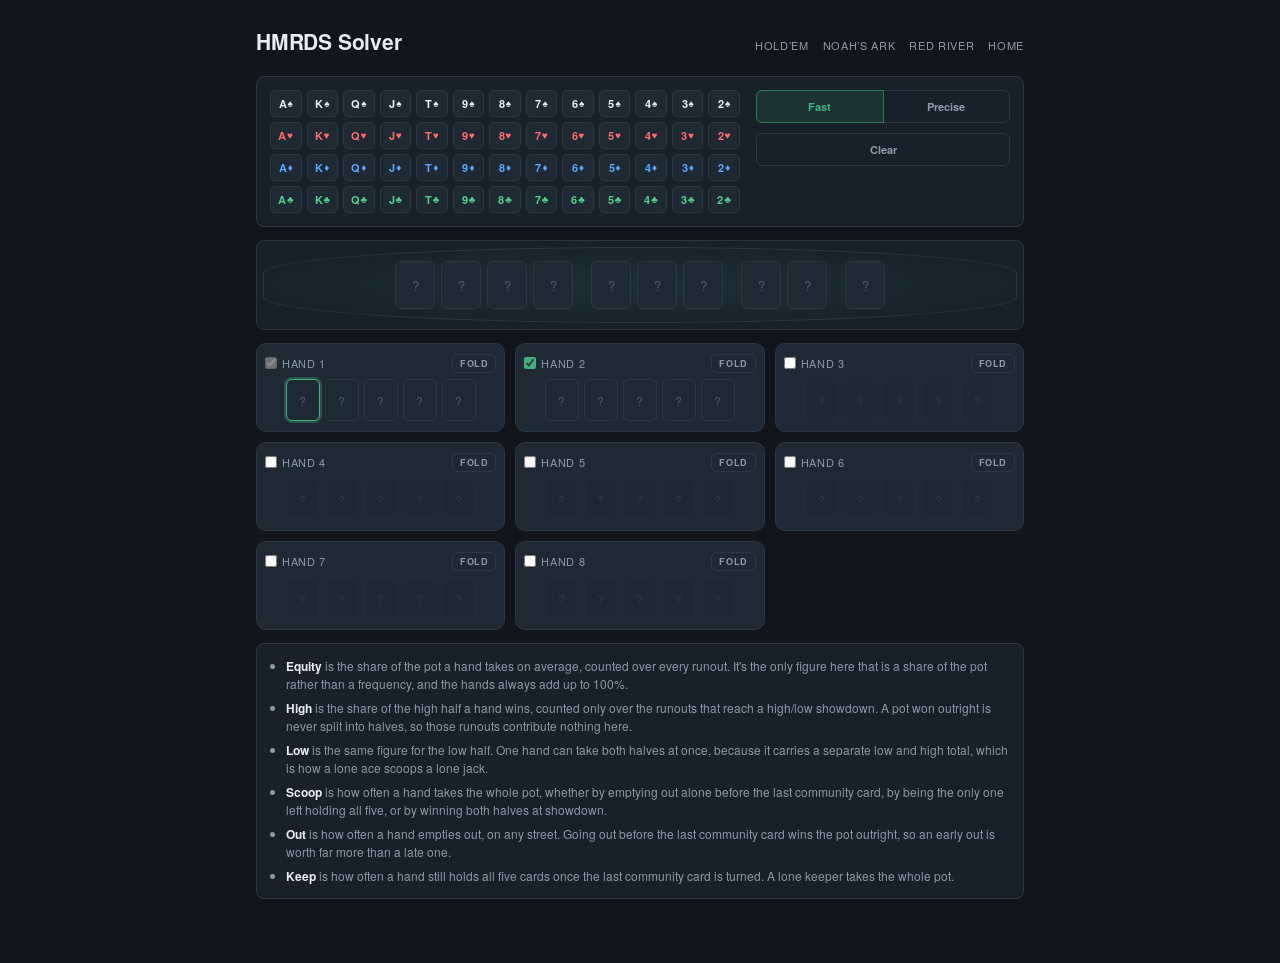
==== commit 8a323ecb: "Sit the math on a line of its own The exhaustive formula wraps naturally at the boundaries between w" ====
--- a/Hemorrhoids/web/static/index.html
+++ b/Hemorrhoids/web/static/index.html
@@ -27,7 +27,10 @@
         <button type="button" class="seg" data-speed="precise">Precise</button>
       </div>
       <button id="clear" type="button" class="ghost">Clear</button>
-      <p id="status" class="status"></p>
+      <div id="status" class="status">
+        <span class="status-line"></span>
+        <span class="status-detail"></span>
+      </div>
     </div>
   </section>
 
--- a/Hemorrhoids/web/static/style.css
+++ b/Hemorrhoids/web/static/style.css
@@ -136,6 +136,22 @@
   min-width: 0;
 }
 .player.leader { border-color: var(--accent-dim); background: rgba(63, 178, 127, 0.07); }
+/* The checkbox on the left, the fold button on the right, on one line. */
+.seat-row { display: flex; align-items: center; justify-content: space-between; gap: 8px; width: 100%; }
+
+.fold {
+  background: transparent; color: var(--muted);
+  border: 1px solid var(--line); border-radius: 5px;
+  padding: 2px 7px; font-size: 9px; font-weight: 600;
+  text-transform: uppercase; letter-spacing: 0.06em;
+}
+.fold:hover { background: var(--panel-2); color: var(--text); }
+.fold.on { border-color: var(--bad); color: var(--bad); }
+
+/* Folded: still holding its cards, just no longer playing them. */
+.player.folded .holecards { opacity: 0.4; }
+.player.folded .result { display: none; }
+
 .seat {
   display: flex; align-items: center; gap: 5px;
   color: var(--muted); font-size: 11px; text-transform: uppercase;
@@ -235,7 +251,9 @@
   z-index: 1;
 }
 
-.status { margin: 0; color: var(--muted); font-size: 10px; min-height: 16px; }
+.status { display: flex; flex-direction: column; gap: 2px; margin: 0; color: var(--muted); font-size: 10px; min-height: 32px; }
+.status-line { display: block; }
+.status-detail { display: block; font-variant-numeric: tabular-nums; opacity: 0.7; min-height: 14px; }
 .status.error { color: var(--bad); }
 
 /* The seats are a bare grid rather than a panel, so they carry no margin of
